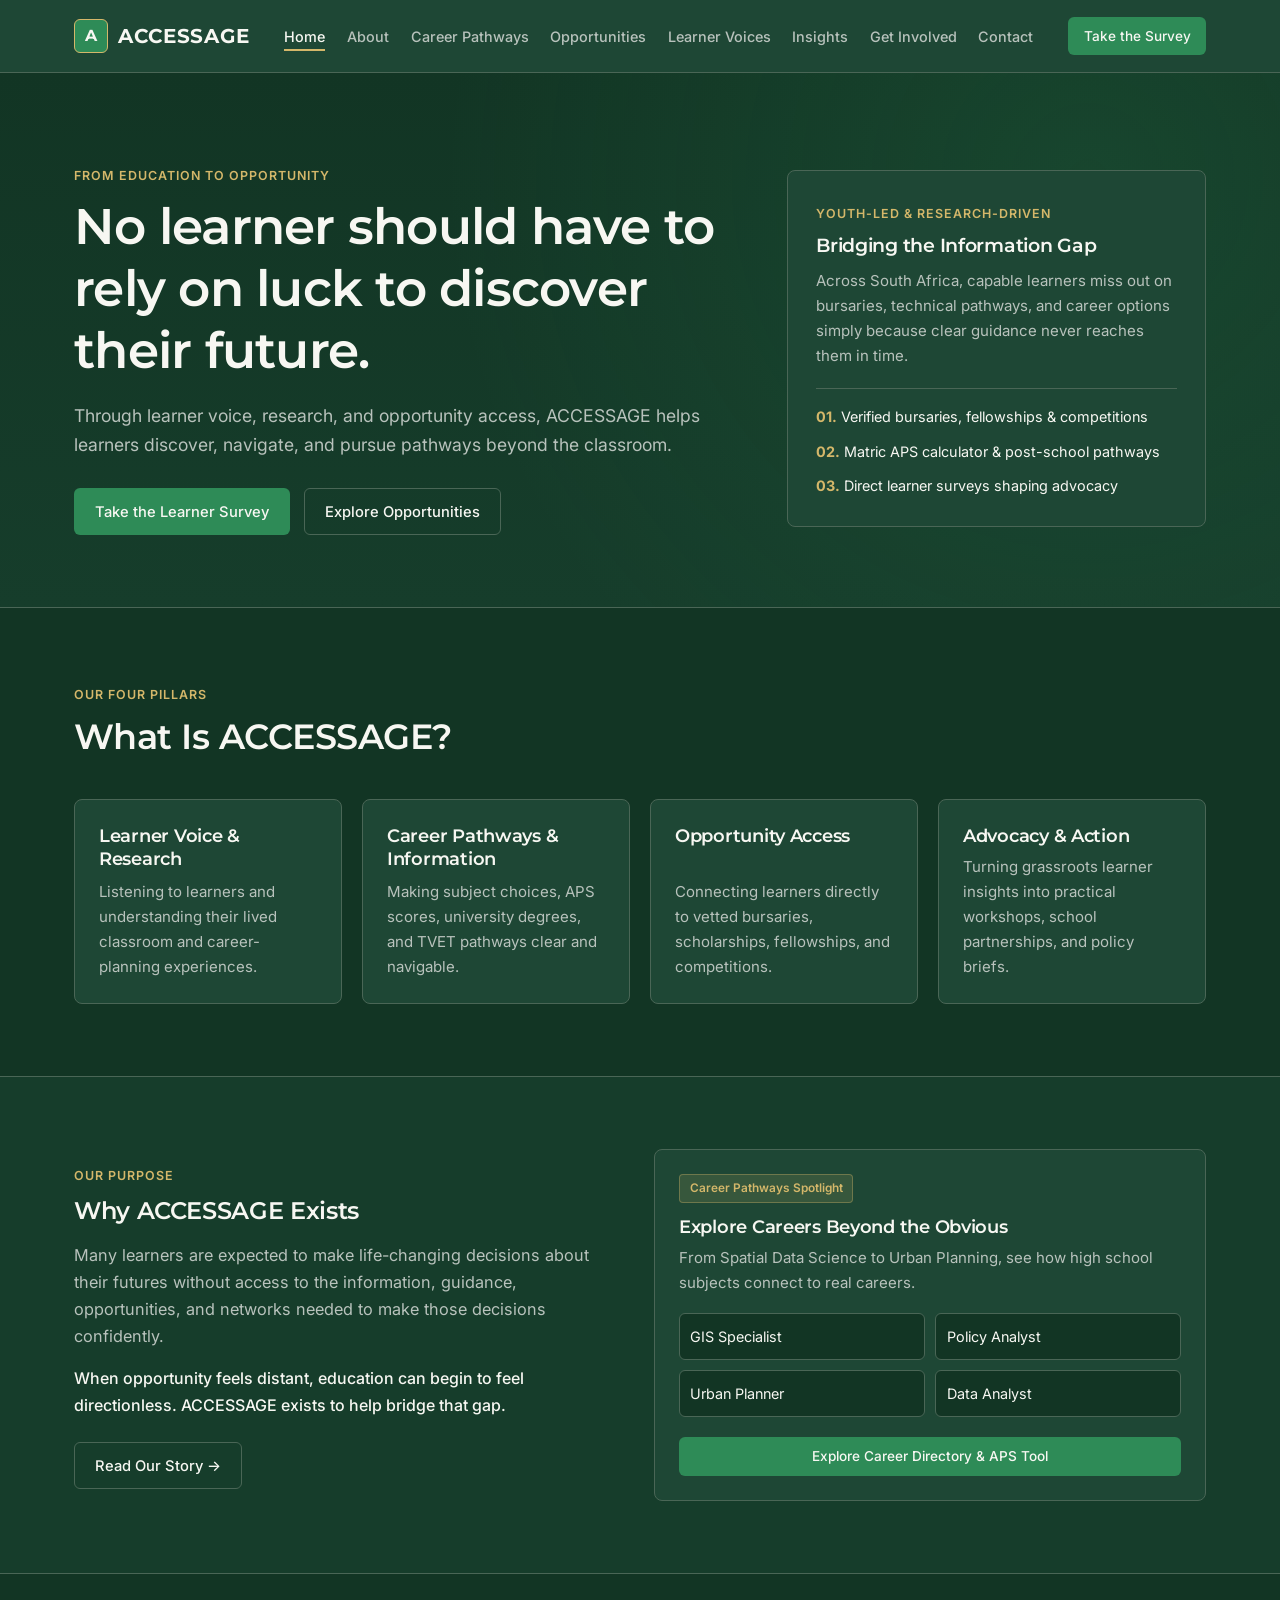
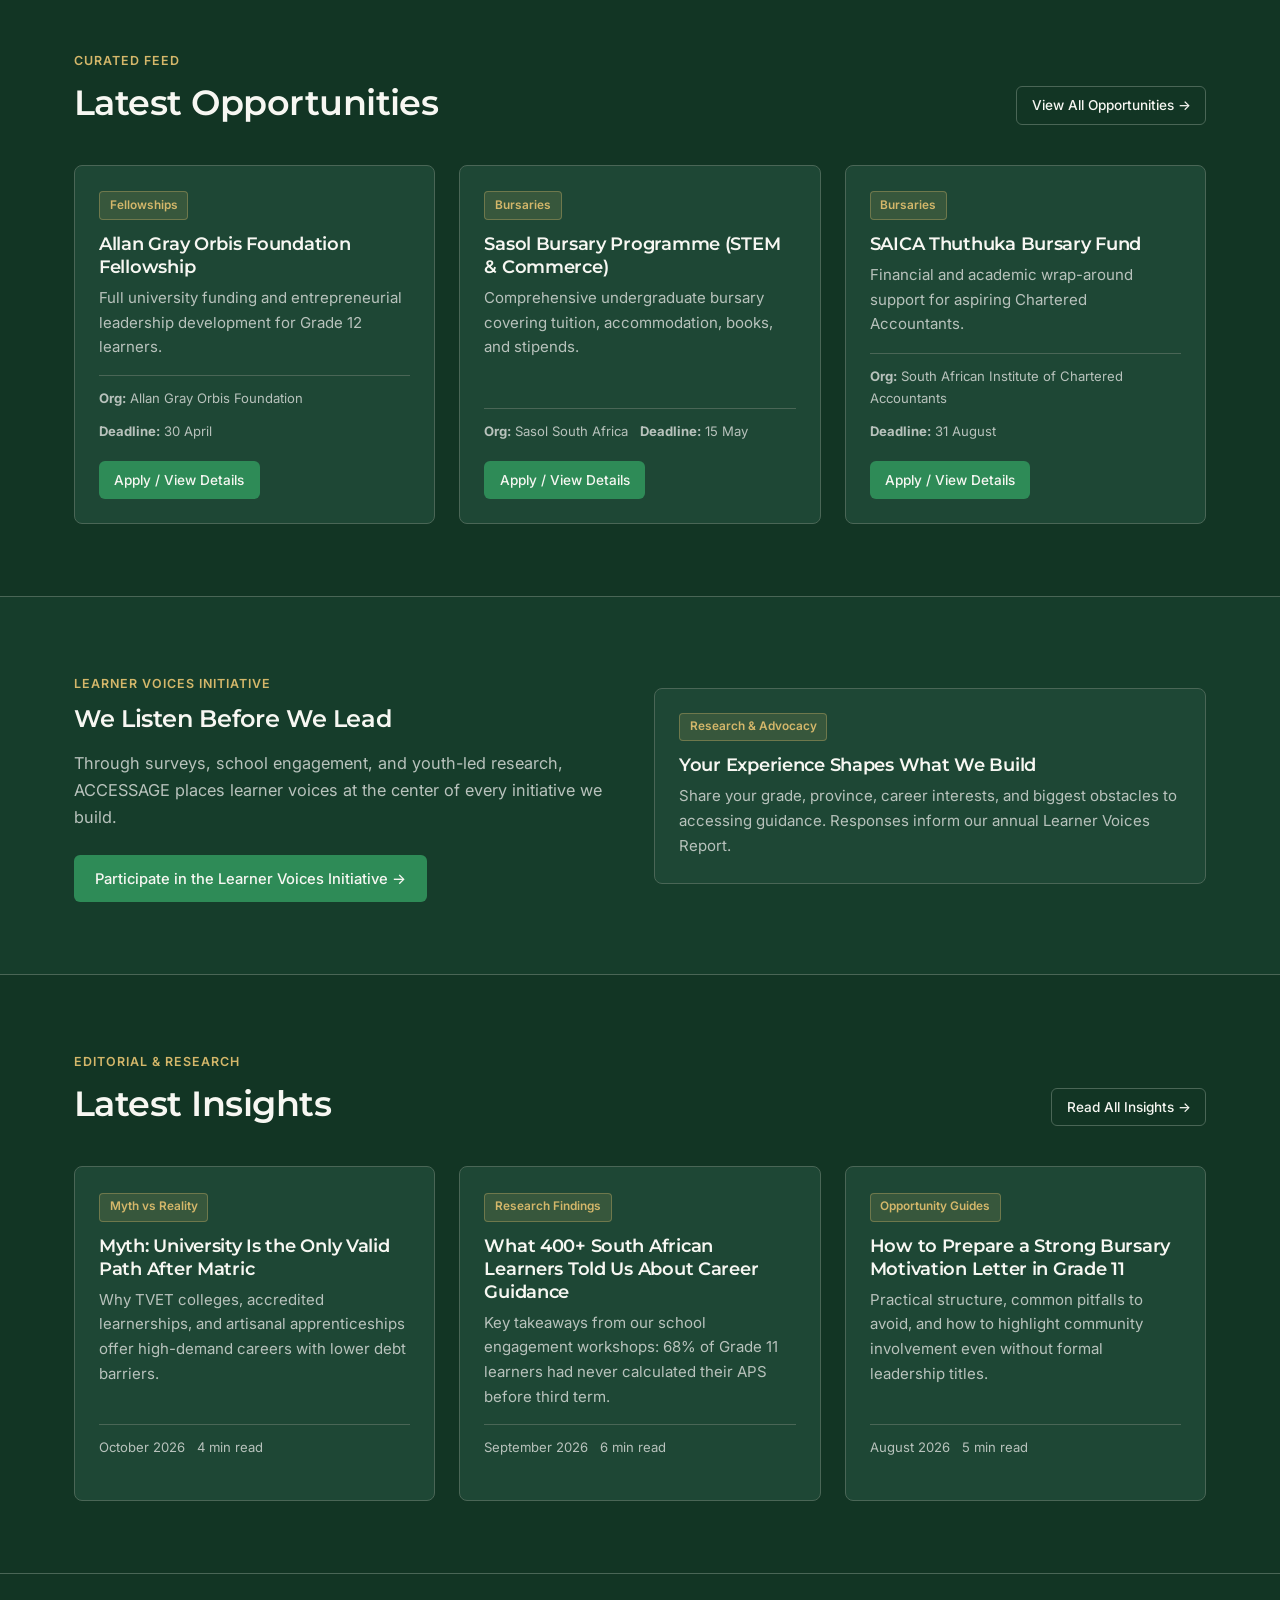
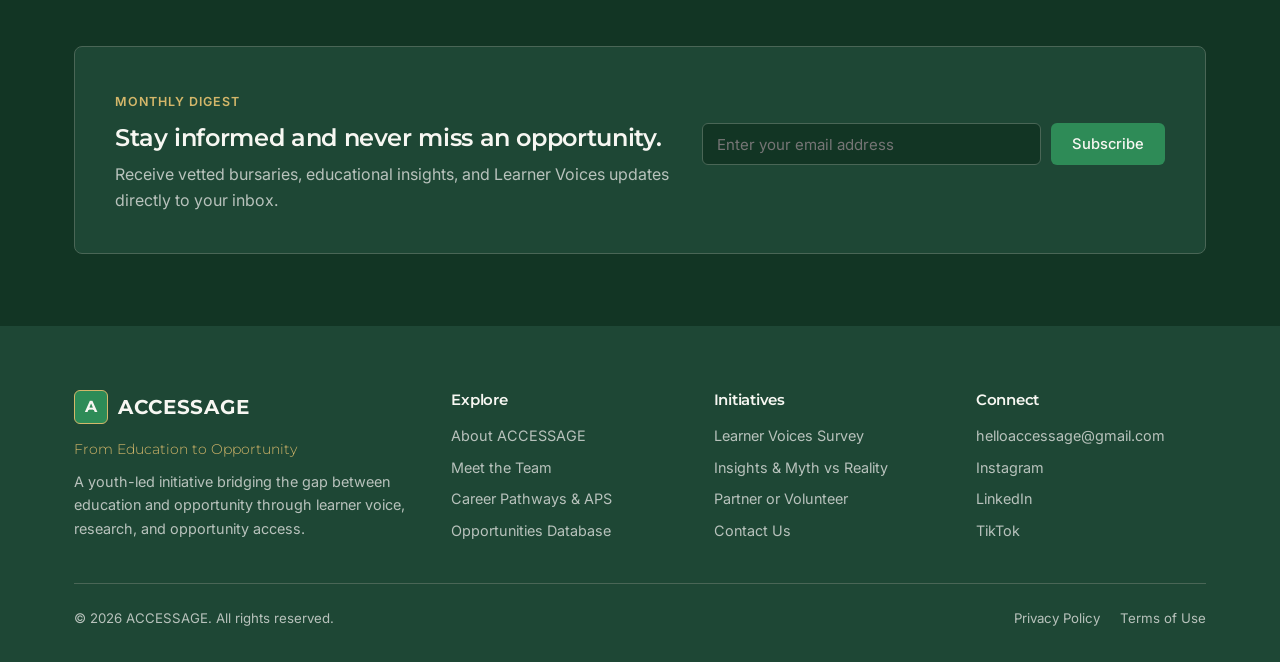
==== index.html @ 80142e4b "Add ACCESSAGE website, team photos, and downloadable guides" ====
<!DOCTYPE html>
<html lang="en">
<head>
  <meta charset="UTF-8" />
  <meta name="viewport" content="width=device-width, initial-scale=1.0" />
  <title>Home | ACCESSAGE — From Education to Opportunity</title>
  <link rel="stylesheet" href="css/style.css" />
</head>
<body>
  <header class="navbar">
    <div class="container nav-inner">
      <a href="index.html" class="logo-wrap">
        <span class="logo-mark">A</span>
        <span>ACCESSAGE</span>
      </a>
      <nav>
        <ul class="nav-links" id="navLinks">
          <li><a href="index.html" class="active">Home</a></li>
<li><a href="about.html" class="">About</a></li>
<li><a href="career-pathways.html" class="">Career Pathways</a></li>
<li><a href="opportunities.html" class="">Opportunities</a></li>
<li><a href="learner-voices.html" class="">Learner Voices</a></li>
<li><a href="insights.html" class="">Insights</a></li>
<li><a href="get-involved.html" class="">Get Involved</a></li>
<li><a href="contact.html" class="">Contact</a></li>
        </ul>
      </nav>
      <div class="nav-actions">
        <a href="learner-voices.html#survey" class="btn btn-primary btn-sm">Take the Survey</a>
        <button class="mobile-toggle" id="mobileToggle" aria-label="Toggle Menu">&#9776;</button>
      </div>
    </div>
  </header>

  <main>
    
<section class="hero">
  <div class="container hero-grid">
    <div>
      <span class="eyebrow">From Education to Opportunity</span>
      <h1>No learner should have to rely on luck to discover their future.</h1>
      <p>Through learner voice, research, and opportunity access, ACCESSAGE helps learners discover, navigate, and pursue pathways beyond the classroom.</p>
      <div class="hero-cta-group">
        <a href="learner-voices.html#survey" class="btn btn-primary">Take the Learner Survey</a>
        <a href="opportunities.html" class="btn btn-outline">Explore Opportunities</a>
      </div>
    </div>
    <aside class="hero-panel">
      <span class="eyebrow">Youth-Led &amp; Research-Driven</span>
      <h3 style="margin-bottom:0.75rem;">Bridging the Information Gap</h3>
      <p style="color:var(--text-secondary); font-size:0.94rem; margin-bottom:1.25rem;">
        Across South Africa, capable learners miss out on bursaries, technical pathways, and career options simply because clear guidance never reaches them in time.
      </p>
      <div style="border-top:1px solid var(--border-muted); padding-top:1rem; display:grid; gap:0.65rem; font-size:0.9rem;">
        <div><strong style="color:var(--accent-gold);">01.</strong> Verified bursaries, fellowships &amp; competitions</div>
        <div><strong style="color:var(--accent-gold);">02.</strong> Matric APS calculator &amp; post-school pathways</div>
        <div><strong style="color:var(--accent-gold);">03.</strong> Direct learner surveys shaping advocacy</div>
      </div>
    </aside>
  </div>
</section>

<section class="section">
  <div class="container">
    <div class="section-header">
      <div>
        <span class="eyebrow">Our Four Pillars</span>
        <h2>What Is ACCESSAGE?</h2>
      </div>
    </div>
    <div class="grid-4">
      <div class="card">
        <h3>Learner Voice &amp; Research</h3>
        <p>Listening to learners and understanding their lived classroom and career-planning experiences.</p>
      </div>
      <div class="card">
        <h3>Career Pathways &amp; Information</h3>
        <p>Making subject choices, APS scores, university degrees, and TVET pathways clear and navigable.</p>
      </div>
      <div class="card">
        <h3>Opportunity Access</h3>
        <p>Connecting learners directly to vetted bursaries, scholarships, fellowships, and competitions.</p>
      </div>
      <div class="card">
        <h3>Advocacy &amp; Action</h3>
        <p>Turning grassroots learner insights into practical workshops, school partnerships, and policy briefs.</p>
      </div>
    </div>
  </div>
</section>

<section class="section" style="background-color:#163D2B;">
  <div class="container grid-2" style="align-items:center;">
    <div>
      <span class="eyebrow">Our Purpose</span>
      <h2 style="margin-bottom:1rem;">Why ACCESSAGE Exists</h2>
      <p class="section-lead" style="margin-bottom:1rem;">
        Many learners are expected to make life-changing decisions about their futures without access to the information, guidance, opportunities, and networks needed to make those decisions confidently.
      </p>
      <p style="color:var(--text-primary); font-weight:500; margin-bottom:1.5rem;">
        When opportunity feels distant, education can begin to feel directionless. ACCESSAGE exists to help bridge that gap.
      </p>
      <a href="about.html" class="btn btn-outline">Read Our Story &rarr;</a>
    </div>
    <div class="card">
      <span class="badge">Career Pathways Spotlight</span>
      <h3>Explore Careers Beyond the Obvious</h3>
      <p style="margin-bottom:1.1rem;">From Spatial Data Science to Urban Planning, see how high school subjects connect to real careers.</p>
      <div style="display:grid; grid-template-columns:1fr 1fr; gap:0.65rem; margin-bottom:1.25rem; font-size:0.9rem;">
        <div style="padding:0.65rem; background:var(--bg-primary); border-radius:6px; border:1px solid var(--border-muted);">GIS Specialist</div>
        <div style="padding:0.65rem; background:var(--bg-primary); border-radius:6px; border:1px solid var(--border-muted);">Policy Analyst</div>
        <div style="padding:0.65rem; background:var(--bg-primary); border-radius:6px; border:1px solid var(--border-muted);">Urban Planner</div>
        <div style="padding:0.65rem; background:var(--bg-primary); border-radius:6px; border:1px solid var(--border-muted);">Data Analyst</div>
      </div>
      <a href="career-pathways.html" class="btn btn-primary btn-sm">Explore Career Directory &amp; APS Tool</a>
    </div>
  </div>
</section>

<section class="section">
  <div class="container">
    <div class="section-header">
      <div>
        <span class="eyebrow">Curated Feed</span>
        <h2>Latest Opportunities</h2>
      </div>
      <a href="opportunities.html" class="btn btn-outline btn-sm">View All Opportunities &rarr;</a>
    </div>
    <div class="grid-3" id="homeOpportunitiesGrid"></div>
  </div>
</section>

<section class="section" style="background-color:#163D2B;">
  <div class="container grid-2" style="align-items:center;">
    <div>
      <span class="eyebrow">Learner Voices Initiative</span>
      <h2 style="margin-bottom:1rem;">We Listen Before We Lead</h2>
      <p class="section-lead" style="margin-bottom:1.5rem;">
        Through surveys, school engagement, and youth-led research, ACCESSAGE places learner voices at the center of every initiative we build.
      </p>
      <a href="learner-voices.html" class="btn btn-primary">Participate in the Learner Voices Initiative &rarr;</a>
    </div>
    <div class="card">
      <span class="badge">Research &amp; Advocacy</span>
      <h3>Your Experience Shapes What We Build</h3>
      <p>Share your grade, province, career interests, and biggest obstacles to accessing guidance. Responses inform our annual Learner Voices Report.</p>
    </div>
  </div>
</section>

<section class="section">
  <div class="container">
    <div class="section-header">
      <div>
        <span class="eyebrow">Editorial &amp; Research</span>
        <h2>Latest Insights</h2>
      </div>
      <a href="insights.html" class="btn btn-outline btn-sm">Read All Insights &rarr;</a>
    </div>
    <div class="grid-3" id="homeInsightsGrid"></div>
  </div>
</section>

<section class="section" style="border-bottom:none;">
  <div class="container">
    <div class="subscribe-box">
      <div>
        <span class="eyebrow">Monthly Digest</span>
        <h2 style="margin-bottom:0.5rem;">Stay informed and never miss an opportunity.</h2>
        <p style="color:var(--text-secondary);">Receive vetted bursaries, educational insights, and Learner Voices updates directly to your inbox.</p>
      </div>
      <div>
        <form class="inline-form subscribe-form">
          <input type="email" class="form-control" placeholder="Enter your email address" required />
          <button type="submit" class="btn btn-primary">Subscribe</button>
        </form>
        <div class="notice-toast"></div>
      </div>
    </div>
  </div>
</section>

  </main>

  <footer class="footer">
    <div class="container">
      <div class="footer-grid">
        <div>
          <a href="index.html" class="logo-wrap" style="margin-bottom:0.85rem;">
            <span class="logo-mark">A</span>
            <span>ACCESSAGE</span>
          </a>
          <p class="tagline-light" style="color:var(--accent-gold); margin-bottom:0.5rem;">From Education to Opportunity</p>
          <p>A youth-led initiative bridging the gap between education and opportunity through learner voice, research, and opportunity access.</p>
        </div>
        <div>
          <h4>Explore</h4>
          <ul>
            <li><a href="about.html">About ACCESSAGE</a></li>
            <li><a href="about.html#team">Meet the Team</a></li>
            <li><a href="career-pathways.html">Career Pathways &amp; APS</a></li>
            <li><a href="opportunities.html">Opportunities Database</a></li>
          </ul>
        </div>
        <div>
          <h4>Initiatives</h4>
          <ul>
            <li><a href="learner-voices.html">Learner Voices Survey</a></li>
            <li><a href="insights.html">Insights &amp; Myth vs Reality</a></li>
            <li><a href="get-involved.html">Partner or Volunteer</a></li>
            <li><a href="contact.html">Contact Us</a></li>
          </ul>
        </div>
        <div>
          <h4>Connect</h4>
          <ul>
            <li><a href="mailto:helloaccessage@gmail.com">helloaccessage@gmail.com</a></li>
            <li><a href="#" aria-label="Instagram">Instagram</a></li>
            <li><a href="#" aria-label="LinkedIn">LinkedIn</a></li>
            <li><a href="#" aria-label="TikTok">TikTok</a></li>
          </ul>
        </div>
      </div>
      <div class="footer-bottom">
        <span>&copy; 2026 ACCESSAGE. All rights reserved.</span>
        <div style="display:flex; gap:1.25rem;">
          <a href="about.html#privacy">Privacy Policy</a>
          <a href="about.html#terms">Terms of Use</a>
        </div>
      </div>
    </div>
  </footer>

  <script src="js/main.js"></script>
</body>
</html>
---- css/style.css ----
@import url('https://fonts.googleapis.com/css2?family=Inter:wght@400;500;600&family=Montserrat:wght@300;500;600;700&display=swap');


.btn-sm {
  padding: 0.5rem 1rem;
  font-size: 0.86rem;
}
:root {
  --bg-primary: #123524;
  --bg-surface: #1E4735;
  --bg-surface-elevated: #24523E;
  --text-primary: #F7F7F2;
  --text-secondary: #B8C2BC;
  --accent-primary: #2E8B57;
  --accent-hover: #48A868;
  --accent-gold: #D4B76A;
  --border-muted: #4A6656;
}

* {
  box-sizing: border-box;
  margin: 0;
  padding: 0;
}

html {
  scroll-behavior: smooth;
}

body {
  background-color: var(--bg-primary);
  color: var(--text-primary);
  font-family: 'Inter', -apple-system, BlinkMacSystemFont, sans-serif;
  line-height: 1.65;
  -webkit-font-smoothing: antialiased;
}

h1, h2, h3, h4, .brand-font {
  font-family: 'Montserrat', sans-serif;
  font-weight: 600;
  line-height: 1.25;
  letter-spacing: -0.015em;
}

.tagline-light {
  font-family: 'Montserrat', sans-serif;
  font-weight: 300;
}

a {
  color: inherit;
  text-decoration: none;
}

.container {
  max-width: 1180px;
  margin: 0 auto;
  padding: 0 1.5rem;
}

/* Navbar */
.navbar {
  background-color: var(--bg-surface);
  border-bottom: 1px solid var(--border-muted);
  position: sticky;
  top: 0;
  z-index: 100;
}

.nav-inner {
  display: flex;
  align-items: center;
  justify-content: space-between;
  min-height: 72px;
  gap: 1rem;
}

.logo-wrap {
  display: flex;
  align-items: center;
  gap: 0.65rem;
  font-family: 'Montserrat', sans-serif;
  font-weight: 700;
  font-size: 1.25rem;
  letter-spacing: 0.04em;
  color: var(--text-primary);
}

.logo-mark {
  width: 34px;
  height: 34px;
  border-radius: 6px;
  background-color: var(--accent-primary);
  border: 1px solid var(--accent-gold);
  display: grid;
  place-items: center;
  color: var(--text-primary);
  font-weight: 700;
  font-size: 1rem;
}

.nav-links {
  display: flex;
  align-items: center;
  gap: 1.35rem;
  list-style: none;
}

.nav-links a {
  font-size: 0.9rem;
  font-weight: 500;
  color: var(--text-secondary);
  transition: color 0.15s ease;
  padding: 0.25rem 0;
}

.nav-links a:hover,
.nav-links a.active {
  color: var(--text-primary);
}

.nav-links a.active {
  border-bottom: 2px solid var(--accent-gold);
}

.nav-actions {
  display: flex;
  align-items: center;
  gap: 0.75rem;
}

.mobile-toggle {
  display: none;
  background: transparent;
  border: 1px solid var(--border-muted);
  color: var(--text-primary);
  padding: 0.45rem 0.65rem;
  border-radius: 6px;
  cursor: pointer;
  font-size: 1rem;
}

/* Buttons */
.btn {
  display: inline-flex;
  align-items: center;
  justify-content: center;
  gap: 0.45rem;
  padding: 0.65rem 1.25rem;
  border-radius: 6px;
  font-family: 'Inter', sans-serif;
  font-weight: 500;
  font-size: 0.92rem;
  cursor: pointer;
  transition: background-color 0.15s ease, border-color 0.15s ease, color 0.15s ease;
  border: 1px solid transparent;
}

.btn-primary {
  background-color: var(--accent-primary);
  color: var(--text-primary);
}

.btn-primary:hover {
  background-color: var(--accent-hover);
}

.btn-outline {
  background-color: transparent;
  border-color: var(--border-muted);
  color: var(--text-primary);
}

.btn-outline:hover {
  border-color: var(--accent-gold);
  color: var(--accent-gold);
}

.btn-sm {
  padding: 0.45rem 0.9rem;
  font-size: 0.85rem;
}

/* Typography Helpers */
.eyebrow {
  display: inline-block;
  font-size: 0.78rem;
  font-weight: 600;
  text-transform: uppercase;
  letter-spacing: 0.08em;
  color: var(--accent-gold);
  margin-bottom: 0.6rem;
}

.section {
  padding: 4.5rem 0;
  border-bottom: 1px solid var(--border-muted);
}

.section-header {
  display: flex;
  flex-wrap: wrap;
  justify-content: space-between;
  align-items: flex-end;
  gap: 1rem;
  margin-bottom: 2.5rem;
}

.section-header h2 {
  font-size: clamp(1.65rem, 2.8vw, 2.2rem);
}

.section-lead {
  color: var(--text-secondary);
  max-width: 64ch;
  font-size: 1.02rem;
}

/* Hero & Page Headers */
.hero {
  padding: 5.5rem 0 4.5rem;
  border-bottom: 1px solid var(--border-muted);
  background: radial-gradient(circle at 85% 20%, rgba(46, 139, 87, 0.18), transparent 55%),
              linear-gradient(180deg, #123524 0%, #163D2B 100%);
}

.hero-grid {
  display: grid;
  grid-template-columns: 1.35fr 0.85fr;
  gap: 3rem;
  align-items: center;
}

.hero h1 {
  font-size: clamp(2.1rem, 4vw, 3.1rem);
  margin-bottom: 1.15rem;
}

.hero p {
  color: var(--text-secondary);
  font-size: 1.1rem;
  margin-bottom: 1.85rem;
  max-width: 58ch;
}

.hero-cta-group {
  display: flex;
  flex-wrap: wrap;
  gap: 0.9rem;
}

.hero-panel {
  background-color: var(--bg-surface);
  border: 1px solid var(--border-muted);
  border-radius: 8px;
  padding: 1.75rem;
}

.page-header {
  padding: 3.75rem 0 3rem;
  background-color: #163D2B;
  border-bottom: 1px solid var(--border-muted);
}

.page-header h1 {
  font-size: clamp(1.9rem, 3.2vw, 2.6rem);
  margin-bottom: 0.75rem;
}

/* Grids & Cards */
.grid-4 {
  display: grid;
  grid-template-columns: repeat(4, 1fr);
  gap: 1.25rem;
}

.grid-3 {
  display: grid;
  grid-template-columns: repeat(3, 1fr);
  gap: 1.5rem;
}

.grid-2 {
  display: grid;
  grid-template-columns: repeat(2, 1fr);
  gap: 1.75rem;
}

.card {
  background-color: var(--bg-surface);
  border: 1px solid var(--border-muted);
  border-radius: 8px;
  padding: 1.5rem;
  display: flex;
  flex-direction: column;
  justify-content: space-between;
  transition: border-color 0.15s ease;
}

.card:hover {
  border-color: var(--accent-hover);
}

.card h3 {
  font-size: 1.15rem;
  margin-bottom: 0.5rem;
}

.card p {
  color: var(--text-secondary);
  font-size: 0.94rem;
}

.badge {
  display: inline-block;
  font-size: 0.74rem;
  font-weight: 600;
  padding: 0.22rem 0.6rem;
  border-radius: 4px;
  background-color: rgba(212, 183, 106, 0.14);
  color: var(--accent-gold);
  border: 1px solid rgba(212, 183, 106, 0.35);
  margin-bottom: 0.75rem;
  width: fit-content;
}

.meta-row {
  display: flex;
  flex-wrap: wrap;
  gap: 0.75rem;
  font-size: 0.82rem;
  color: var(--text-secondary);
  margin: 0.9rem 0 1.1rem;
  padding-top: 0.75rem;
  border-top: 1px solid var(--border-muted);
}

/* Team Cards */

.team-photo-lg {
  width: 110px;
  height: 110px;
  border-radius: 50%;
  object-fit: cover;
  border: 3px solid var(--accent-gold);
  margin-bottom: 1.25rem;
  box-shadow: 0 4px 12px rgba(0, 0, 0, 0.25);
}

/* Individual photo alignment adjustments */
.team-photo-mathapelo {
  object-position: center 20%;
}

.team-photo-iyana {
  object-position: center 15%;
}

.team-photo-mbali {
  object-position: center 45%; /* Pushes Mbali's photo down so her face appears fully in the center */
}

.team-avatar {
  width: 100px;
  height: 100px;
  border-radius: 50%;
  background-color: var(--bg-primary);
  border: 1px solid var(--accent-gold);
  display: grid;
  place-items: center;
  font-family: 'Montserrat', sans-serif;
  font-weight: 600;
  color: var(--accent-gold);
  font-size: 1.2rem;
  margin-bottom: 1rem;
}

.team-role {
  color: var(--accent-gold);
  font-size: 0.85rem;
  font-weight: 500;
  margin-bottom: 0.25rem;
}

.team-study {
  color: var(--text-secondary);
  font-size: 0.82rem;
  margin-bottom: 0.85rem;
}

.team-photo {
  width: 100px;
  height: 100px;
  border-radius: 90%;
  object-fit: cover;
  object-position: center top;
  border: 2px solid var(--accent-gold);
  margin-bottom: 1rem;
  display: block;
}

/* Forms & Interactive Tools */
.form-group {
  margin-bottom: 1.1rem;
}

.form-group label {
  display: block;
  font-size: 0.86rem;
  font-weight: 500;
  margin-bottom: 0.4rem;
  color: var(--text-primary);
}

.form-control {
  width: 100%;
  padding: 0.65rem 0.85rem;
  border-radius: 6px;
  background-color: var(--bg-primary);
  border: 1px solid var(--border-muted);
  color: var(--text-primary);
  font-family: 'Inter', sans-serif;
  font-size: 0.94rem;
}

.form-control:focus {
  outline: none;
  border-color: var(--accent-hover);
}

.filter-bar {
  display: flex;
  flex-wrap: wrap;
  gap: 0.65rem;
  margin-bottom: 1.75rem;
}

.filter-pill {
  background-color: var(--bg-surface);
  border: 1px solid var(--border-muted);
  color: var(--text-secondary);
  padding: 0.42rem 0.95rem;
  border-radius: 999px;
  font-size: 0.84rem;
  cursor: pointer;
}

.filter-pill.active,
.filter-pill:hover {
  background-color: var(--accent-primary);
  border-color: var(--accent-primary);
  color: var(--text-primary);
}

.aps-row {
  display: grid;
  grid-template-columns: 2fr 1fr;
  gap: 0.75rem;
  margin-bottom: 0.65rem;
}

.aps-result-box {
  background-color: var(--bg-primary);
  border: 1px solid var(--accent-gold);
  border-radius: 6px;
  padding: 1.25rem;
  margin-top: 1.25rem;
  display: flex;
  justify-content: space-between;
  align-items: center;
}

/* Subscribe Banner */
.subscribe-box {
  background-color: var(--bg-surface);
  border: 1px solid var(--border-muted);
  border-radius: 8px;
  padding: 2.5rem;
  display: grid;
  grid-template-columns: 1.2fr 1fr;
  gap: 2rem;
  align-items: center;
}

.inline-form {
  display: flex;
  gap: 0.65rem;
}

/* Footer */
.footer {
  background-color: var(--bg-surface);
  padding: 4rem 0 2rem;
  color: var(--text-secondary);
  font-size: 0.9rem;
}

.footer-grid {
  display: grid;
  grid-template-columns: 1.5fr 1fr 1fr 1fr;
  gap: 2rem;
  padding-bottom: 2.5rem;
  border-bottom: 1px solid var(--border-muted);
}

.footer h4 {
  color: var(--text-primary);
  font-size: 0.95rem;
  margin-bottom: 0.9rem;
}

.footer ul {
  list-style: none;
  display: flex;
  flex-direction: column;
  gap: 0.5rem;
}

.footer ul a:hover {
  color: var(--text-primary);
}

.footer-bottom {
  padding-top: 1.5rem;
  display: flex;
  flex-wrap: wrap;
  justify-content: space-between;
  gap: 1rem;
  font-size: 0.83rem;
}

.notice-toast {
  margin-top: 0.75rem;
  font-size: 0.86rem;
  color: var(--accent-gold);
}

@media (max-width: 960px) {
  .hero-grid, .grid-4, .grid-3, .grid-2, .subscribe-box, .footer-grid {
    grid-template-columns: 1fr;
  }
  .nav-links {
    display: none;
    flex-direction: column;
    align-items: flex-start;
    position: absolute;
    top: 72px;
    left: 0;
    right: 0;
    background-color: var(--bg-surface);
    padding: 1.25rem 1.5rem;
    border-bottom: 1px solid var(--border-muted);
  }
  .nav-links.open {
    display: flex;
  }
  .mobile-toggle {
    display: inline-block;
  }
}
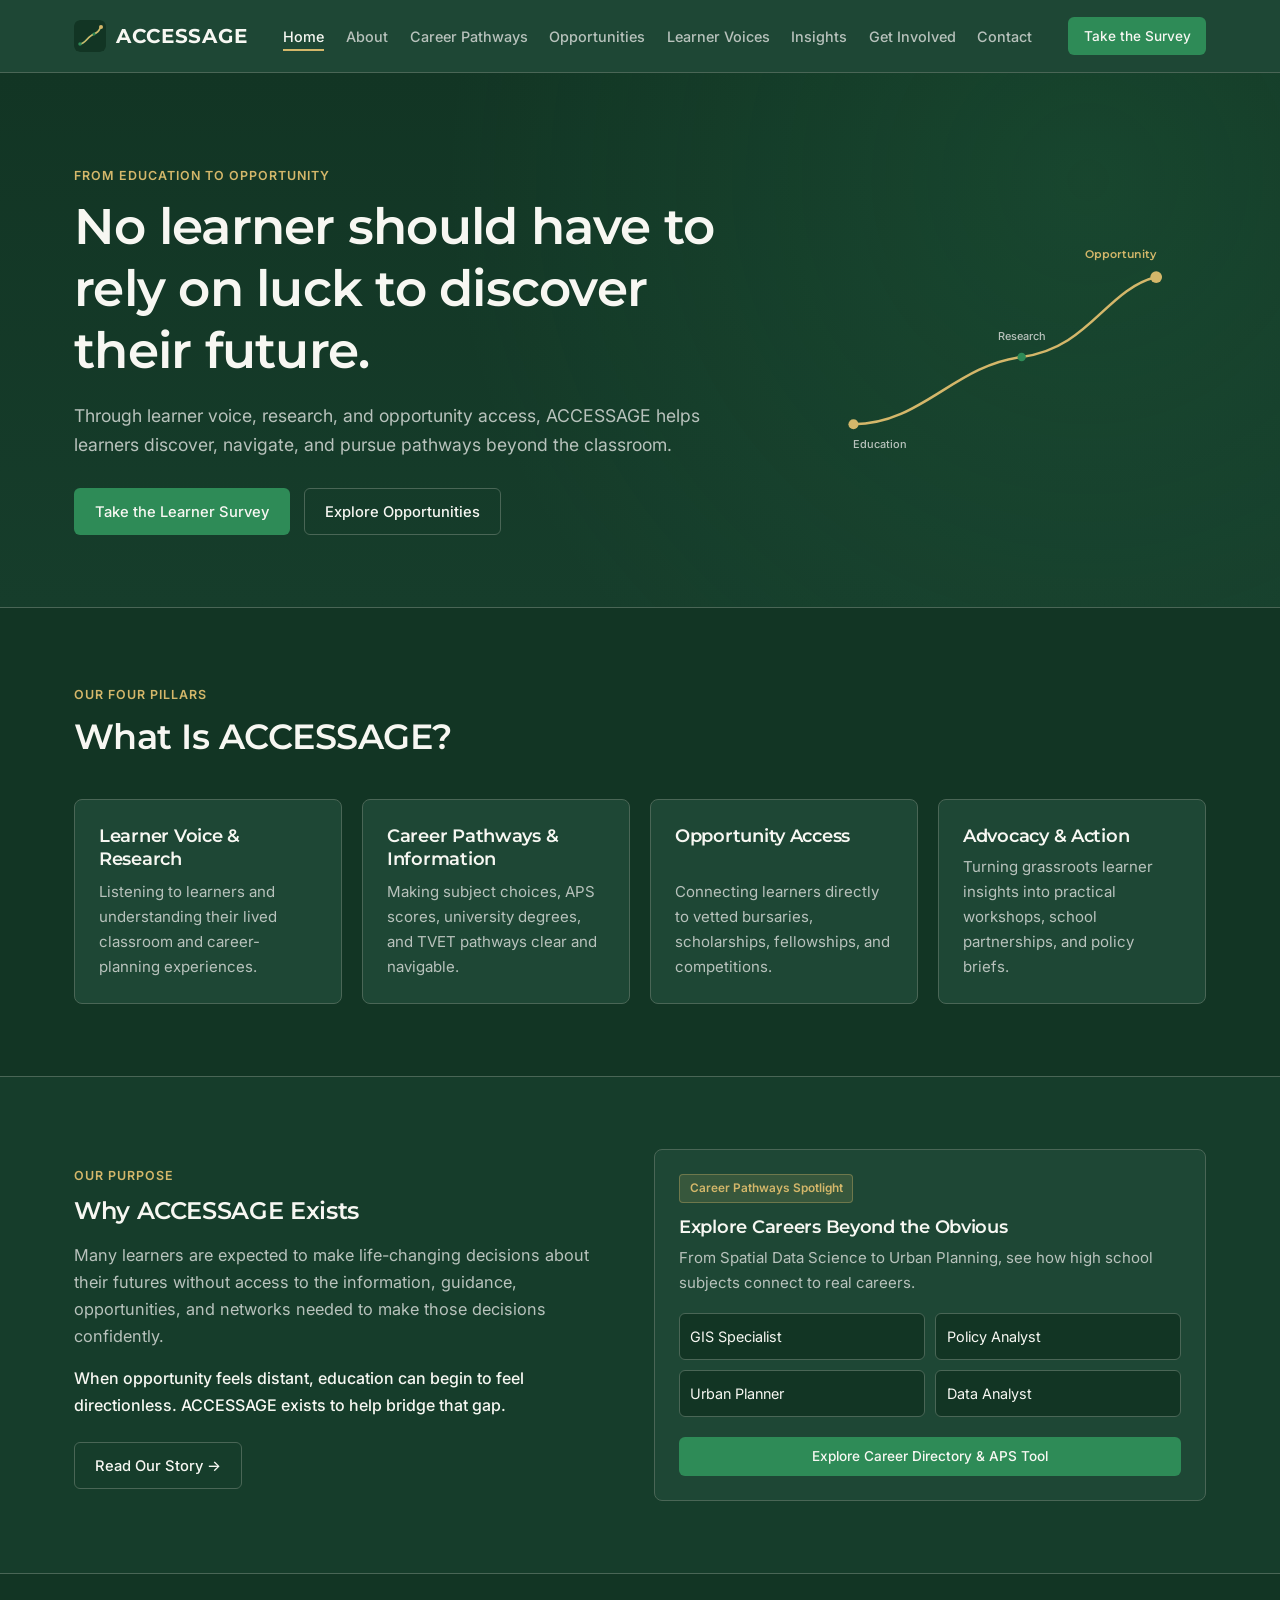
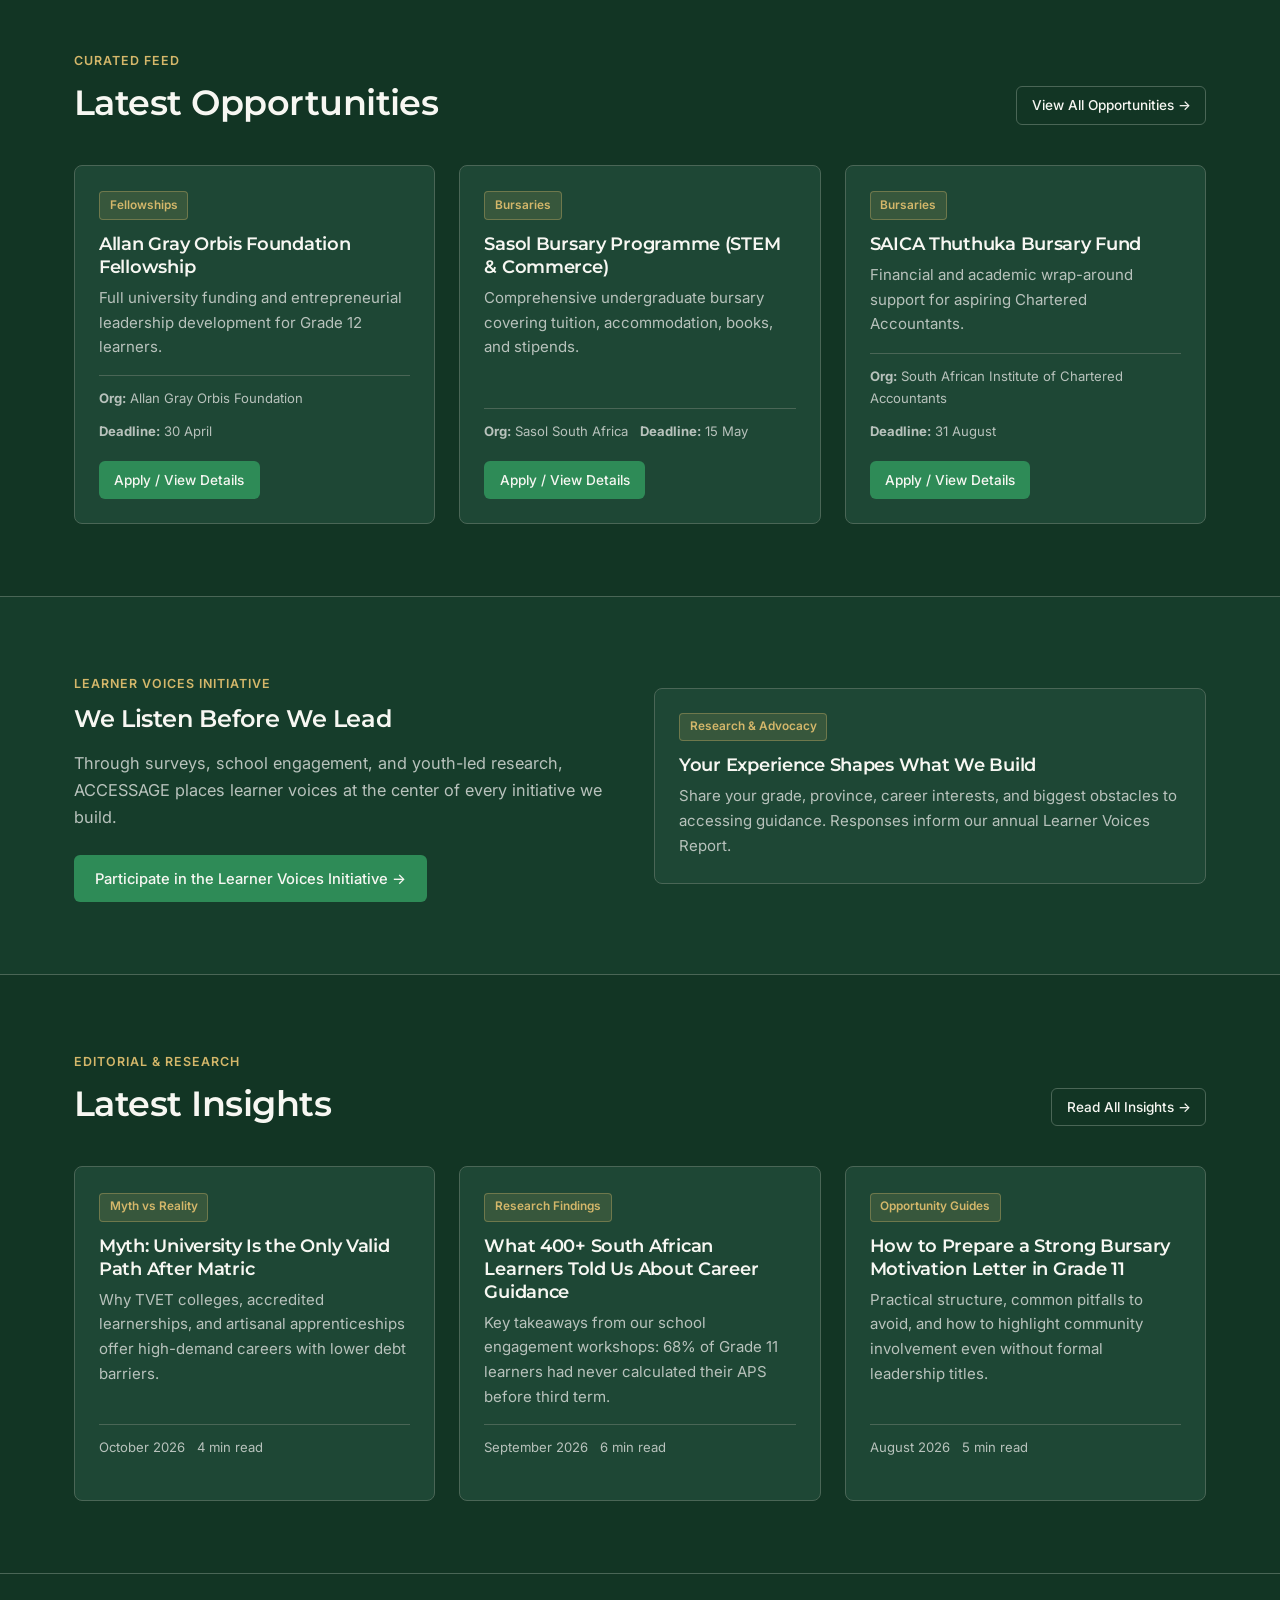
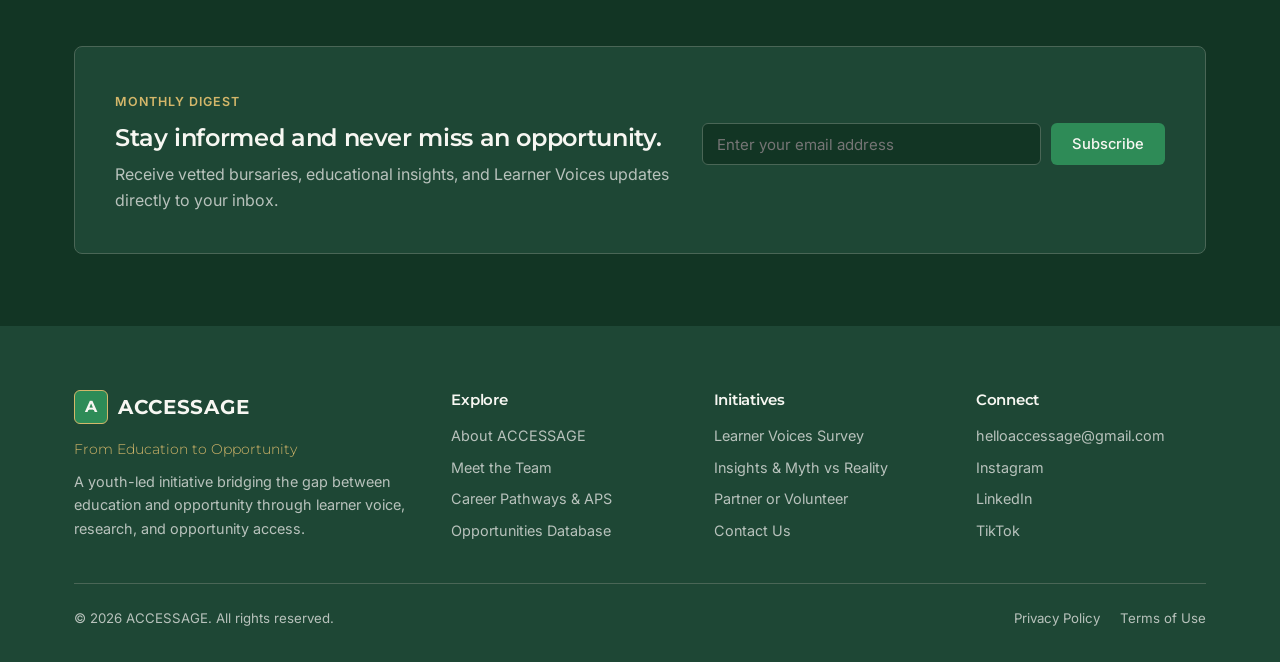
==== commit d1da69c1: "Terms & policies updated, added favicon and changed hero section" ====
--- a/index.html
+++ b/index.html
@@ -5,14 +5,15 @@
   <meta name="viewport" content="width=device-width, initial-scale=1.0" />
   <title>Home | ACCESSAGE — From Education to Opportunity</title>
   <link rel="stylesheet" href="css/style.css" />
+  <link rel="icon" type="image/svg+xml" href="assets/favicon.svg" />
 </head>
 <body>
   <header class="navbar">
     <div class="container nav-inner">
       <a href="index.html" class="logo-wrap">
-        <span class="logo-mark">A</span>
-        <span>ACCESSAGE</span>
-      </a>
+  <img src="assets/favicon.svg" alt="ACCESSAGE Logo" class="logo-icon" />
+  <span>ACCESSAGE</span>
+</a>
       <nav>
         <ul class="nav-links" id="navLinks">
           <li><a href="index.html" class="active">Home</a></li>
@@ -34,7 +35,7 @@
 
   <main>
     
-<section class="hero">
+<!-- <section class="hero">
   <div class="container hero-grid">
     <div>
       <span class="eyebrow">From Education to Opportunity</span>
@@ -57,6 +58,42 @@
         <div><strong style="color:var(--accent-gold);">03.</strong> Direct learner surveys shaping advocacy</div>
       </div>
     </aside>
+  </div>
+</section> -->
+
+<!-- hero section -->
+
+<section class="hero">
+  <div class="container hero-grid">
+    <div>
+      <span class="eyebrow">From Education to Opportunity</span>
+      <h1>No learner should have to rely on luck to discover their future.</h1>
+      <p>Through learner voice, research, and opportunity access, ACCESSAGE helps learners discover, navigate, and pursue pathways beyond the classroom.</p>
+      <div class="hero-cta-group">
+        <a href="learner-voices.html#survey" class="btn btn-primary">Take the Learner Survey</a>
+        <a href="opportunities.html" class="btn btn-outline">Explore Opportunities</a>
+      </div>
+    </div>
+    
+    <!-- Pathway Graphic Illustration -->
+    <div class="hero-graphic-wrap" style="display:flex; justify-content:center; align-items:center; padding:1rem;">
+      <svg viewBox="0 0 460 320" fill="none" xmlns="http://www.w3.org/2000/svg" style="width:100%; height:auto; max-width:440px;">
+        <!-- Path curve from Education to Research to Opportunity -->
+        <path d="M 60 250 C 140 250, 180 180, 260 170 C 340 160, 360 90, 420 75" stroke="#D4B76A" stroke-width="3" stroke-linecap="round" fill="none"/>
+        
+        <!-- Education Dot & Label -->
+        <circle cx="60" cy="250" r="6" fill="#D4B76A"/>
+        <text x="60" y="278" fill="#B8C2BC" font-family="Inter, sans-serif" font-size="13" font-weight="500" text-anchor="start">Education</text>
+
+        <!-- Research Dot & Label -->
+        <circle cx="260" cy="170" r="5" fill="#2E8B57"/>
+        <text x="260" y="150" fill="#B8C2BC" font-family="Inter, sans-serif" font-size="13" font-weight="500" text-anchor="middle">Research</text>
+
+        <!-- Opportunity Dot & Label -->
+        <circle cx="420" cy="75" r="7" fill="#D4B76A"/>
+        <text x="420" y="52" fill="#D4B76A" font-family="Montserrat, sans-serif" font-size="13" font-weight="600" text-anchor="end">Opportunity</text>
+      </svg>
+    </div>
   </div>
 </section>
 
@@ -170,10 +207,15 @@
         <p style="color:var(--text-secondary);">Receive vetted bursaries, educational insights, and Learner Voices updates directly to your inbox.</p>
       </div>
       <div>
-        <form class="inline-form subscribe-form">
-          <input type="email" class="form-control" placeholder="Enter your email address" required />
-          <button type="submit" class="btn btn-primary">Subscribe</button>
-        </form>
+        <!-- subscribe form -->
+         
+        <form class="inline-form subscribe-form" name="newsletter" method="POST" data-netlify="true">
+  <!-- Hidden input required by Netlify for spam prevention / bot detection -->
+  <input type="hidden" name="form-name" value="newsletter" />
+  
+  <input type="email" name="email" class="form-control" placeholder="Enter your email address" required />
+  <button type="submit" class="btn btn-primary">Subscribe</button>
+</form>
         <div class="notice-toast"></div>
       </div>
     </div>
@@ -224,8 +266,8 @@
       <div class="footer-bottom">
         <span>&copy; 2026 ACCESSAGE. All rights reserved.</span>
         <div style="display:flex; gap:1.25rem;">
-          <a href="about.html#privacy">Privacy Policy</a>
-          <a href="about.html#terms">Terms of Use</a>
+          <a href="privacy-policy.html">Privacy Policy</a>
+          <a href="terms-of-use.html">Terms of Use</a>
         </div>
       </div>
     </div>
--- a/css/style.css
+++ b/css/style.css
@@ -84,6 +84,13 @@
   font-size: 1.25rem;
   letter-spacing: 0.04em;
   color: var(--text-primary);
+}
+
+.logo-icon {
+  width: 32px;
+  height: 32px;
+  border-radius: 6px;
+  object-fit: contain;
 }
 
 .logo-mark {
